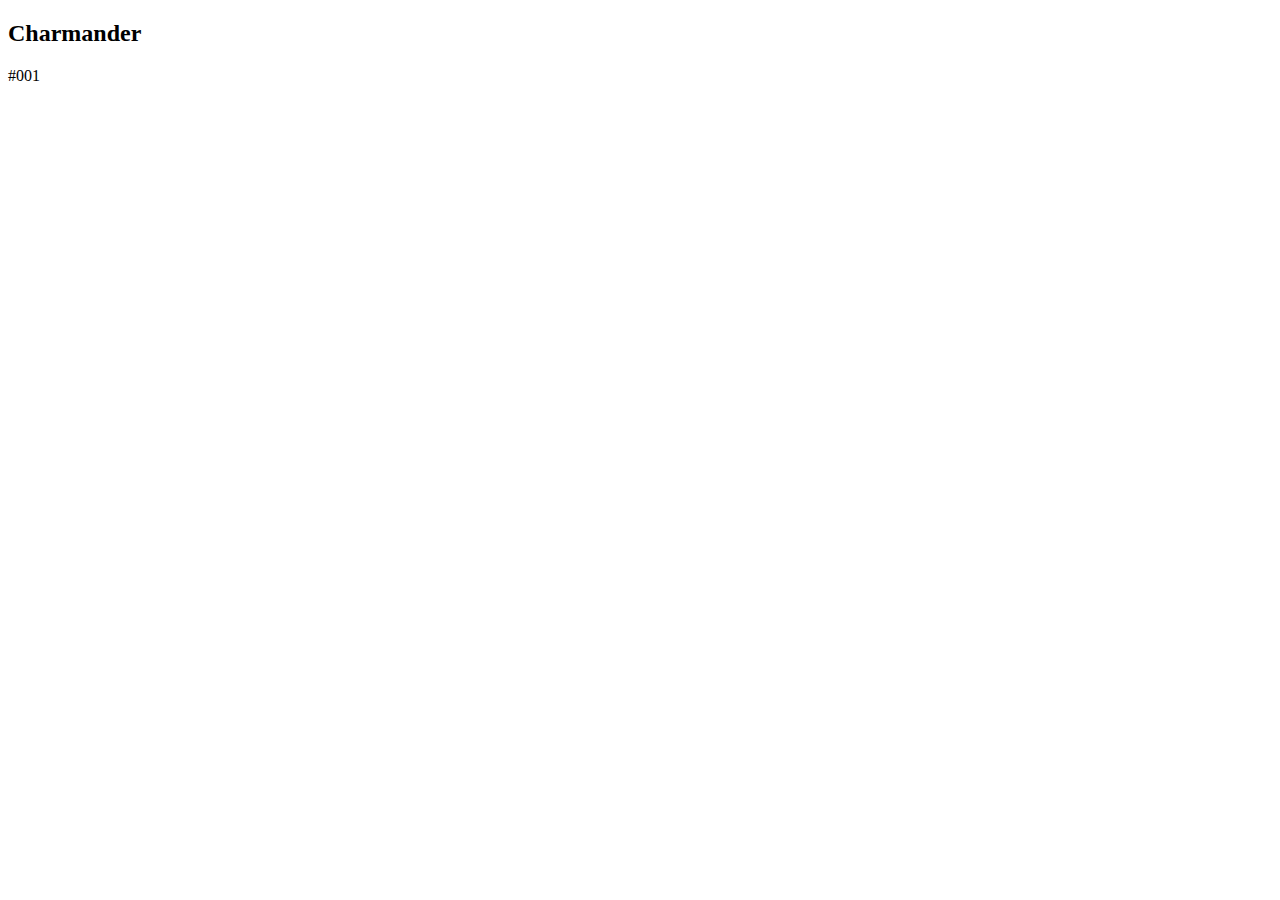
==== index.html @ 46562de9 "28/04/2022" ====
<!doctype html>
<html>
<head>
    <meta charset="utf-8">
    <title>Pokédex </title>
        <!--Para deixar responsivel-->    
        <meta name="viewport" content="width=device-width, initial-scale=1.0" />
    <link rel="stylesheet" href="style.css" />
    </head>
<body>
    <main><!-- Conteudo Mais importante -->
        <div class="pokedex">
            <div class="cartaoes-pokemons">
                <div class="cartao-topo">                        <div class="detalhes">
                    <h2 class="nome">Charmander</h2>
                    <span>#001</span>
                    </div> 
                </div>
            </div>
        </div>
    </main>
</body>
</html>
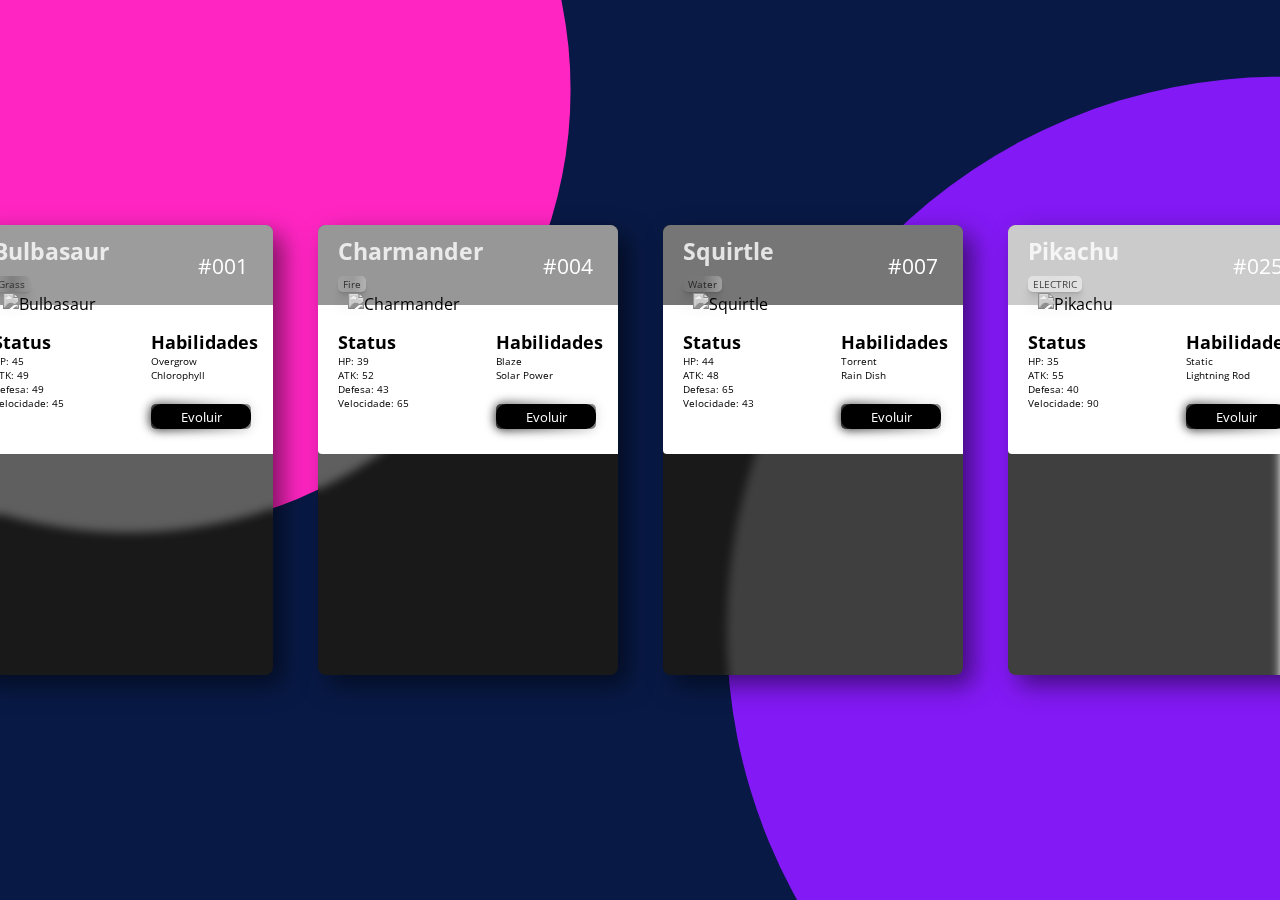
==== commit 20471b86: "Merge branch 'main' of https://github.com/Samuraiflamesf/Pokedex_MapaWeek" ====
--- a/index.html
+++ b/index.html
@@ -1,23 +1,167 @@
 <!doctype html>
 <html>
+
 <head>
     <meta charset="utf-8">
-    <title>Pokédex </title>
-        <!--Para deixar responsivel-->    
-        <meta name="viewport" content="width=device-width, initial-scale=1.0" />
-    <link rel="stylesheet" href="style.css" />
-    </head>
+    <title>Pokédex</title>
+    <link rel="icon" type="imagem/png" href="Logo_FlameBox.png" />
+    <!--Para deixar responsivel-->
+    <meta name="viewport" content="width=device-width, initial-scale=1" />
+    <link rel="stylesheet" href="css/cartao.css" />
+    <link rel="stylesheet" href="css/reset.css" />
+    <link rel="stylesheet" href="css/global.css" />
+    <link rel="stylesheet" href="css/3d.css" />
+    <link rel="stylesheet" href="css/tamanho.css" />
+</head>
+
 <body>
-    <main><!-- Conteudo Mais importante -->
+    <main>
+        <!-- Conteudo Mais importante -->
         <div class="pokedex">
-            <div class="cartaoes-pokemons">
-                <div class="cartao-topo">                        <div class="detalhes">
-                    <h2 class="nome">Charmander</h2>
-                    <span>#001</span>
-                    </div> 
+                <div class="cartoes-pokemon">
+                    <!--Bulbasaur-->
+                    <div class="cartao-pokemon" data-tilt data-tilt-scale="1.1">
+                        <div class="cartao-topo1">
+                            <div class="detalhes">
+                                <div class="nometipo">
+                                    <h2 class="nome">Bulbasaur</h2>
+                                    <span class="tipo1">Grass</span>
+                                        </div>
+                                    <span >#001</span>
+                            </div>
+                            <div class="cartao-imagem">
+                                <img src="src/pokemons/bulbasaur/bulbasaur.png" alt="Bulbasaur">
+                            </div>
+                        </div>
+                        <div class="info">
+                            <div class="status">
+                                <h3>Status</h3>
+                                <ul>
+                                    <li>HP: 45</li>
+                                    <li>ATK: 49</li>
+                                    <li>Defesa: 49</li>
+                                    <li>Velocidade: 45</li>
+                                </ul>
+                            </div>
+                            <div class="skills">
+                                <h3>Habilidades</h3>
+                                <ul>
+                                    <li>Overgrow</li>
+                                    <li>Chlorophyll</li>
+                                </ul><br>
+                                <button role="button" class="evoluir">Evoluir</button>
+                            </div>
+                        </div>
+                    </div>
+                    <!--Charmander-->
+                    <div class="cartao-pokemon" data-tilt data-tilt-scale="1.1">
+                        <div class="cartao-topo2">
+                            <div class="detalhes">
+                                    <div class="nometipo">
+                                        <h2 class="nome">Charmander</h2>
+                                        <span class="tipo2">Fire</span>
+                                    </div>
+                                    <span>#004</span>
+                                </div>
+                            <div class="cartao-imagem">
+                                <img src="src/pokemons/charmander/charmander.png" alt="Charmander">
+                            </div>
+                        </div>
+                        <div class="info">
+                            <div class="status">
+                                <h3>Status</h3>
+                                <ul>
+                                    <li>HP: 39</li>
+                                    <li>ATK: 52</li>
+                                    <li>Defesa: 43</li>
+                                    <li>Velocidade: 65</li>
+                                </ul>
+                            </div>
+                            <div class="skills">
+                                <h3>Habilidades</h3>
+                                <ul>
+                                    <li>Blaze</li>
+                                    <li>Solar Power</li>
+                                </ul>
+                                <br>
+                                <button role="button" class="evoluir">Evoluir</button>
+                            </div>
+                        </div>
+                    </div>
+                    <!--Squirtle-->
+                    <div class="cartao-pokemon" data-tilt data-tilt-scale="1.1">
+                        <div class="cartao-topo3">
+                            <div class="detalhes">
+                                <div class="nometipo">
+                                    <h2 class="nome">Squirtle</h2>
+                                    <span class="tipo3">Water</span>
+                                </div>
+                                <span>#007</span>
+                            </div>
+                            <div class="cartao-imagem">
+                                <img src="src/pokemons/squirtle/squirtle.png" alt="Squirtle">
+                            </div>
+                        </div>
+                        <div class="info">
+                            <div class="status">
+                                <h3>Status</h3>
+                                <ul>
+                                    <li>HP: 44</li>
+                                    <li>ATK: 48</li>
+                                    <li>Defesa: 65</li>
+                                    <li>Velocidade: 43</li>
+                                </ul>
+                            </div>
+                            <div class="skills">
+                                <h3>Habilidades</h3>
+                                <ul>
+                                    <li>Torrent</li>
+                                    <li>Rain Dish</li>
+                                </ul><br>
+                                <button role="button" class="evoluir">Evoluir</button>
+                            </div>
+                        </div>
+                    </div>
+                    <!--Pikachu-->
+                    <div class="cartao-pokemon" data-tilt data-tilt-scale="1.1">
+                        <div class="cartao-topo4">
+                            <div class="detalhes">
+                                <div class="nometipo">
+                                    <h2 class="nome">Pikachu</h2>
+                                    <span class="tipo4">ELECTRIC</span>
+                                </div>
+                                <span>#025</span>
+                            </div>
+                            <div class="cartao-imagem">
+                                <img src="src/pokemons/pikachu/pikachu-cap.png" alt="Pikachu">
+                            </div>
+                        </div>
+                        <div class="info">
+                            <div class="status">
+                                <h3>Status</h3>
+                                <ul>
+                                    <li>HP: 35</li>
+                                    <li>ATK: 55</li>
+                                    <li>Defesa: 40</li>
+                                    <li>Velocidade: 90</li>
+                                </ul>
+                            </div>
+                            <div class="skills">
+                                <h3>Habilidades</h3>
+                                <ul>
+                                    <li>Static</li>
+                                    <li>Lightning Rod</li>
+                                </ul><br>
+                                <button role="button" class="evoluir">Evoluir</button>
+                            </div>
+                        </div>
+                    </div>
                 </div>
-            </div>
         </div>
     </main>
+<script src="js/vanillatilt.js"></script>
+<script src="js/evoluir.js"></script>
+<script src="js/custom.js"></script>
 </body>
-</html>
+
+</html>--- a/css/cartao.css
+++ b/css/cartao.css
@@ -0,0 +1,174 @@
+:root{
+--cor-tipo1:rgb(56,201,0);
+--cor-tipo2:rgb(255, 136, 0);
+--cor-tipo3:rgb(16,135,255);
+--cor-tipo4:rgb(255, 208, 0);
+}
+
+.cartao-pokemon{
+  position: relative;
+  overflow: hidden;
+}
+
+.cartao-pokemon .cartao-topo1{
+background-color: var(--cor-tipo1);
+}
+
+.cartao-pokemon .cartao-topo2{
+  background-color: var(--cor-tipo2);
+}
+
+.cartao-pokemon .cartao-topo3{
+  background-color: var(--cor-tipo3);
+}
+
+.cartao-pokemon .cartao-topo4{
+  background-color: var(--cor-tipo4);
+}
+
+.cartao-pokemon .tipo1,.tipo2,.tipo3,.tipo4{
+  color:#000
+}
+
+.cartao-pokemon .tipo1{
+  background: var(--cor-tipo1);
+  background: linear-gradient(90deg, rgba(56,201,0,1) 0%, rgba(0,157,35,1) 52%, rgba(63,191,0,1) 100%);
+  opacity: 0.7;
+  box-shadow: rgba(0, 0, 0, 0.07) 0px 1px 1px, rgba(0, 0, 0, 0.07) 0px 2px 2px, rgba(0, 0, 0, 0.07) 0px 4px 4px, rgba(0, 0, 0, 0.07) 0px 8px 8px, rgba(0, 0, 0, 0.07) 0px 16px 16px;
+}
+
+.cartao-pokemon .tipo2{
+  background: var(--cor-tipo2);
+  background: linear-gradient(90deg, rgba(255,156,0,1) 0%, rgba(255,143,0,1) 52%, rgba(255,190,0,1) 100%);
+  opacity: 0.7;
+  box-shadow: rgba(0, 0, 0, 0.07) 0px 1px 1px, rgba(0, 0, 0, 0.07) 0px 2px 2px, rgba(0, 0, 0, 0.07) 0px 4px 4px, rgba(0, 0, 0, 0.07) 0px 8px 8px, rgba(0, 0, 0, 0.07) 0px 16px 16px;
+}
+
+.cartao-pokemon .tipo3{
+  background: var(--cor-tipo3);
+  background: linear-gradient(90deg, rgba(16,135,255,1) 0%, rgba(0,144,255,1) 52%, rgba(0,221,255,1) 100%);
+  opacity: 0.7;
+  box-shadow: rgba(0, 0, 0, 0.07) 0px 1px 1px, rgba(0, 0, 0, 0.07) 0px 2px 2px, rgba(0, 0, 0, 0.07) 0px 4px 4px, rgba(0, 0, 0, 0.07) 0px 8px 8px, rgba(0, 0, 0, 0.07) 0px 16px 16px;
+}
+
+.cartao-pokemon .tipo4{
+  background: var(--cor-tipo4);
+  background: linear-gradient(90deg, rgba(244,255,16,1) 0%, rgba(255,244,44,1) 52%, rgba(255,255,0,1) 100%);
+  opacity: 0.7;
+  box-shadow: rgba(0, 0, 0, 0.07) 0px 1px 1px, rgba(0, 0, 0, 0.07) 0px 2px 2px, rgba(0, 0, 0, 0.07) 0px 4px 4px, rgba(0, 0, 0, 0.07) 0px 8px 8px, rgba(0, 0, 0, 0.07) 0px 16px 16px;
+}
+
+.cartao-pokemon .nome{
+  display:flex;
+  color:#fff,
+}
+
+
+.cartao-pokemon .detalhes {
+  color: rgb(255, 255, 255);
+  display: flex;
+  align-items: center;
+  justify-content: space-between;
+}
+
+.cartao-pokemon .info{
+  display:flex;
+  justify-content:space-between;
+  background-color:#FFFF;
+}
+
+.cartao-pokemon .status .skills{
+  display: block;
+  font-weight: bold;
+}
+
+.detelhe .nometipo{
+  display: flex;
+  flex-direction: column;
+  align-items: flex-start;
+  
+}
+
+.cartao-imagem img{
+  background-image:none;
+}
+
+
+
+.evoluir {
+  border: none;
+  outline: none;
+  color: rgb(255, 255, 255);
+  background: #111;
+  cursor: pointer;
+  position: relative;
+  z-index: 0;
+  user-select: none;
+  -webkit-user-select: none;
+  touch-action: manipulation;
+}
+
+.evoluir:before {
+  content: "";
+  background: linear-gradient(
+    45deg,
+    #ff0000,
+    #ff7300,
+    #fffb00,
+    #48ff00,
+    #00ffd5,
+    #002bff,
+    #7a00ff,
+    #ff00c8,
+    #ff0000
+  );
+  position: absolute;
+  top: -2px;
+  left: -2px;
+  background-size: 400%;
+  z-index: -1;
+  filter: blur(5px);
+  -webkit-filter: blur(5px);
+  width: calc(100% + 4px);
+  height: calc(100% + 4px);
+  animation: glowing-evoluir 20s linear infinite;
+  transition: opacity 0.3s ease-in-out;
+  border-radius: 10px;
+}
+
+@keyframes glowing-evoluir {
+  0% {
+    background-position: 0 0;
+  }
+  50% {
+    background-position: 400% 0;
+  }
+  100% {
+    background-position: 0 0;
+  }
+}
+
+.evoluir:after {
+  z-index: -1;
+  content: "";
+  position: absolute;
+  width: 100%;
+  height: 100%;
+  background: black;
+  left: 0;
+  top: 0;
+  border-radius: 10px;
+}
+
+.cartao-pokemon{
+  -webkit-filter: grayscale(100%);
+  -moz-filter: grayscale(100%);
+  filter: grayscale(100%);
+  transition: all 0.5s ease;
+}
+
+.cartao-pokemon:hover {
+  -webkit-filter: grayscale(0%);
+  -moz-filter: grayscale(0%);
+  filter: grayscale(0%);
+}--- a/css/global.css
+++ b/css/global.css
@@ -0,0 +1,54 @@
+@import url('https://fonts.googleapis.com/css2?family=Open+Sans:wght@600&display=swap');
+* {
+    padding: 0;
+    margin: 0;
+    box-sizing: border-box;
+    font-family: 'Open Sans', sans-serif;
+    
+}
+
+main{
+  display: flex;
+  align-items:center;
+  justify-content: center;
+  background-color: #081945;
+}
+
+main::before{
+  content: '';
+  position: absolute;
+  top: 0;
+  left: 0;
+  background: #8319F5;
+  clip-path: circle(50% at right 70%);
+}
+
+main::after{
+  content: '';
+  position: absolute;
+  top: 0;
+  left: 0;
+  background: #FF25C2;
+  clip-path: circle(40% at 10% 10%);
+}
+
+ul{
+  list-style: none;
+}
+
+.cartoes-pokemon{
+  padding: 15px 0px;
+  gap: 15px;
+  display: flex;
+  flex-direction: row;
+  flex-wrap: nowrap;
+  justify-content:space-around;
+  position: relative;
+  z-index: 1;
+}
+
+/* Efeito 3d */
+.cartao-pokemon{
+  transform-style: preserve-3d;
+  transform: perspective(750px);
+}--- a/css/tamanho.css
+++ b/css/tamanho.css
@@ -0,0 +1,93 @@
+
+/* Tentando arrumar proproção
+  proporção é 10:7(1000x700) */
+
+body{
+    min-height: 100vh;
+    min-width: 100vw;
+}
+
+main{
+    min-height: 100vh;
+    min-width: 100vw;
+}
+
+main::before{
+    width: 100%;
+    height: 100%;
+}
+
+main::after{
+    width: 100%;
+    height: 100%;   
+}
+
+span{   
+    padding:5px;
+    font-size:21px;
+}
+
+.cartao-pokemon{
+    width: 300px;
+    height: 450px;
+    margin: 15px;
+    box-shadow: 10px 10px 25px rgba(0, 0, 0, 0.5);
+    border-radius: 7.5px;
+    backdrop-filter: blur(5px);
+}
+
+.cartao-pokemon .cartao-topo1,.cartao-topo2,.cartao-topo3,.cartao-topo4{
+    padding: 15px 20px;
+}
+
+.cartao-pokemon .nome{
+    font-size: 22.5px;
+    margin: -5px;
+    margin-bottom: 2.5px;
+    opacity:0.8;
+    border-radius: 5px;
+    padding: 1px 5px;
+}
+.cartao-pokemon .tipo1,.tipo2,.tipo3,.tipo4{
+    font-size: 10px;
+    border-radius: 5px;
+    padding: 1px 5px;
+}
+
+
+.cartao-imagem img{
+    width: 100%;
+    margin-left: 10px;
+}
+
+.cartao-pokemon .info{
+    padding: 25px 15px 25px;
+    margin-top:-25px;
+    border-bottom-left-radius: 4px;
+}
+
+.info .status{
+    font-size:12.5px;
+    margin-left:5px;
+}
+h3{
+    font-size:17.5px; 
+}
+li{
+    font-size:10px; 
+}
+
+.status .skills{
+    font-size:12.5px;
+    margin-left:5px;
+    margin-block-start: 0.42em;        
+    margin-block-end: 0.42em;
+    margin-inline-start: 0px;
+    margin-inline-end: 0px;
+}
+.skills .evoluir {
+    padding: 0.3em 1em;
+    border-radius: 5px;
+    width: 100px;
+    height: 25px;
+}
